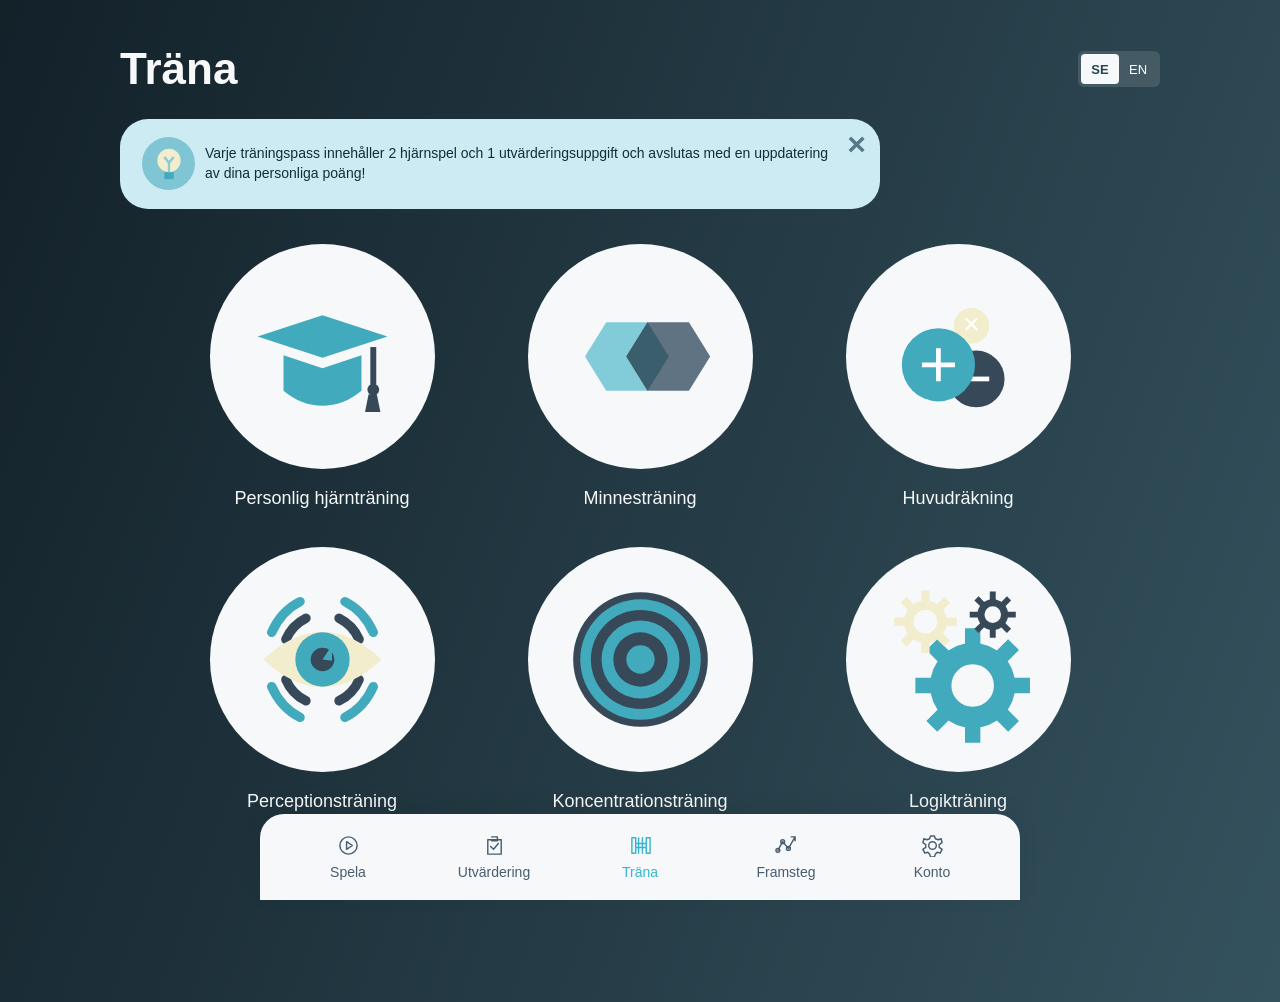
==== index.html @ 39e8bdc2 "Add files via upload" ====
<!doctype html>
<html lang="sv">
<head>
  <meta charset="utf-8">
  <meta name="viewport" content="width=device-width, initial-scale=1">
  <meta name="theme-color" content="#172b34">
  <meta name="robots" content="noindex,nofollow">
  <title>Mind+ | Träna</title>
  <link rel="icon" href="data:,">
  <link rel="stylesheet" href="click2sms.css">
  <link rel="stylesheet" href="training.css">
  <script src="flow.js" defer></script>
  <script src="click2sms.js" defer></script>
</head>
<body class="training-page" data-service="mind" data-flow-page="train">
<main class="training-shell">
  <header class="training-heading">
    <h1 data-i18n="train">Träna</h1>
    <nav class="training-language" aria-label="Språk / Language">
      <button type="button" data-language="sv" lang="sv" aria-label="Svenska" aria-pressed="true">SE</button>
      <button type="button" data-language="en" lang="en" aria-label="English" aria-pressed="false">EN</button>
    </nav>
  </header>
  <aside class="training-notice" data-training-notice aria-label="Information">
    <span class="notice-icon" aria-hidden="true"><svg viewBox="0 0 36 36"><circle cx="18" cy="15" r="10" fill="#f2edcc"/><path d="M14 25h8v6h-8Z" fill="#41aabd"/><path d="m14 12 4 5 4-5M18 17v8" fill="none" stroke="#8acbd5" stroke-width="2"/></svg></span>
    <p data-i18n="trainNotice">Varje träningspass innehåller 2 hjärnspel och 1 utvärderingsuppgift och avslutas med en uppdatering av dina personliga poäng!</p>
    <button type="button" class="notice-close" data-close-notice aria-label="Stäng">×</button>
  </aside>
  <nav class="training-grid" aria-label="Välj ett träningspass" data-training-list>
    <a class="training-card" href="subscribe.html?lang=sv&amp;training=personal" data-subscribe="personal"><span class="training-circle"><svg viewBox="0 0 160 160" aria-hidden="true"><path d="M25 63 80 45l55 18-55 18Z" fill="#41aabd"/><path d="M47 79v30c20 17 46 17 66 0V79L80 90Z" fill="#41aabd"/><path d="M123 72v32" stroke="#374959" stroke-width="5"/><circle cx="123" cy="108" r="5" fill="#374959"/><path d="m119 112-3 15h13l-3-15" fill="#374959"/></svg></span><span data-i18n="personal">Personlig hjärnträning</span></a>
    <a class="training-card" href="subscribe.html?lang=sv&amp;training=memory" data-subscribe="memory"><span class="training-circle"><svg viewBox="0 0 160 160" aria-hidden="true"><path d="m51 51-18 29 18 29h35l18-29-18-29Z" fill="#82cbd8"/><path d="m86 51-18 29 18 29h35l18-29-18-29Z" fill="#607382"/><path d="m86 51-18 29 18 29 18-29Z" fill="#3b5e6c"/></svg></span><span data-i18n="memory">Minnesträning</span></a>
    <a class="training-card" href="subscribe.html?lang=sv&amp;training=math" data-subscribe="math"><span class="training-circle"><svg viewBox="0 0 160 160" aria-hidden="true"><circle cx="91" cy="54" r="15" fill="#f2edcc"/><text x="91" y="61" text-anchor="middle" font-family="Arial" font-size="25" fill="#fff">×</text><circle cx="95" cy="99" r="24" fill="#374959"/><path d="M84 99h22" stroke="white" stroke-width="4"/><circle cx="63" cy="87" r="31" fill="#41aabd"/><path d="M49 87h28M63 73v28" stroke="white" stroke-width="4"/></svg></span><span data-i18n="math">Huvudräkning</span></a>
    <a class="training-card" href="subscribe.html?lang=sv&amp;training=perception" data-subscribe="perception"><span class="training-circle"><svg viewBox="0 0 160 160" aria-hidden="true"><g fill="none" stroke-linecap="round" stroke-width="8"><path d="M37 57q8-18 24-26M99 31q16 8 24 26M37 103q8 18 24 26M99 129q16-8 24-26" stroke="#41aabd"/><path d="M49 63q5-12 17-18M94 45q12 6 17 18M49 97q5 12 17 18M94 115q12-6 17-18" stroke="#374959"/></g><path d="M30 80q50-47 100 0-50 47-100 0" fill="#f2edcc"/><circle cx="80" cy="80" r="23" fill="#41aabd"/><circle cx="80" cy="80" r="10" fill="#374959"/><path d="m80 80 8-12v13Z" fill="#41aabd"/></svg></span><span data-i18n="perception">Perceptionsträning</span></a>
    <a class="training-card" href="subscribe.html?lang=sv&amp;training=focus" data-subscribe="focus"><span class="training-circle"><svg viewBox="0 0 160 160" aria-hidden="true"><circle cx="80" cy="80" r="57" fill="#374959"/><circle cx="80" cy="80" r="51" fill="#41aabd"/><circle cx="80" cy="80" r="42" fill="#374959"/><circle cx="80" cy="80" r="33" fill="#41aabd"/><circle cx="80" cy="80" r="23" fill="#374959"/><circle cx="80" cy="80" r="12" fill="#41aabd"/></svg></span><span data-i18n="focus">Koncentrationsträning</span></a>
    <a class="training-card" href="subscribe.html?lang=sv&amp;training=logic" data-subscribe="logic"><span class="training-circle"><svg viewBox="0 0 160 160" aria-hidden="true"><g fill="none" stroke-linecap="square"><circle cx="92" cy="102" r="27" stroke="#41aabd" stroke-width="18"/><path d="M92 60v11M92 133v11M50 102h11M123 102h11M62 72l8 8M114 124l8 8M62 132l8-8M114 80l8-8" stroke="#41aabd" stroke-width="13"/><circle cx="52" cy="48" r="14" stroke="#f2edcc" stroke-width="8"/><path d="M52 25v6M52 65v6M29 48h6M69 48h6M36 32l5 5M63 59l5 5M36 64l5-5M63 37l5-5" stroke="#f2edcc" stroke-width="7"/><circle cx="109" cy="42" r="10" stroke="#374959" stroke-width="6"/><path d="M109 25v4M109 55v4M92 42h4M122 42h4M97 30l3 3M118 51l3 3M97 54l3-3M118 33l3-3" stroke="#374959" stroke-width="5"/></g></svg></span><span data-i18n="logic">Logikträning</span></a>
  </nav>
  <footer class="training-footer"><nav aria-label="Juridisk information" data-footer-nav><a href="../terms.html?from=train&amp;lang=sv" data-legal="terms.html" data-i18n="terms">Villkor &amp; Betingelser</a><a href="../privacy.html?from=train&amp;lang=sv" data-legal="privacy.html" data-i18n="privacy">Integritetspolicy</a></nav></footer>
</main>
<nav class="train-tabs" aria-label="Huvudmeny" data-training-nav>
  <a href="subscribe.html?lang=sv&amp;training=play" data-subscribe="play"><svg viewBox="0 0 24 24" aria-hidden="true"><circle cx="12" cy="12" r="9"/><path d="m10 8 6 4-6 4Z"/></svg><span data-i18n="play">Spela</span></a>
  <a href="subscribe.html?lang=sv&amp;training=evaluation" data-subscribe="evaluation"><svg viewBox="0 0 24 24" aria-hidden="true"><path d="M5 6h14v15H5ZM9 3h6v4H9M8 13l3 3 5-6"/></svg><span data-i18n="evaluation">Utvärdering</span></a>
  <a href="index.html?lang=sv" aria-current="page" data-home><svg viewBox="0 0 24 24" aria-hidden="true"><path d="M3 4h4v16H3ZM18 4h4v16h-4ZM10 4v16M14 4v16M8 10h9M8 14h9"/></svg><span data-i18n="train">Träna</span></a>
  <a href="subscribe.html?lang=sv&amp;training=progress" data-subscribe="progress"><svg viewBox="0 0 24 24" aria-hidden="true"><path d="m3 17 5-9 6 7 7-12M17 3h4v4"/><circle cx="3" cy="17" r="2"/><circle cx="8" cy="8" r="2"/><circle cx="14" cy="15" r="2"/></svg><span data-i18n="progress">Framsteg</span></a>
  <a href="subscribe.html?lang=sv&amp;training=account" data-subscribe="account"><svg viewBox="0 0 24 24" aria-hidden="true"><path d="m10 2-1 3-3 1-3-1-1 4 3 2v3l-3 2 2 4 3-1 2 2 1 3h4l1-3 2-2 3 1 2-4-3-2v-3l3-2-1-4-3 1-3-1-1-3Z"/><circle cx="12" cy="12" r="4"/></svg><span data-i18n="account">Konto</span></a>
</nav>
</body>
</html>
---- click2sms.css ----
/* Click2SMS variant; common MSISDN/PIN styles remain in the parent folder. */
.writer-page { margin:0; min-width:280px; background:#050305; color:#f6f6f6; font-family:Arial,Helvetica,sans-serif; }
.writer-page * { box-sizing:border-box; }
.writer-page a { color:inherit; }
.writer-page button,.writer-page select,.writer-page input { font:inherit; }
.writer-page :focus-visible { outline:3px solid #afff7f; outline-offset:5px; }
.writer { width:min(100%,635px); margin:0 auto; padding-bottom:30px; }
.space-art { position:relative; width:100%; aspect-ratio:1125 / 950; background-image:none; background-size:100% auto; background-position:center top; background-repeat:no-repeat; }
.space-home { position:absolute; top:4%; left:6%; width:15%; height:13%; border-radius:4px; }
.composer-pane { padding:0 clamp(24px,6.6vw,42px); }
.composer-pane h1 { margin:0; font-size:clamp(38px,9.6vw,64px); line-height:1.18; font-weight:400; letter-spacing:-1px; }
.language-row { display:flex; align-items:center; flex-wrap:wrap; gap:14px 20px; margin-top:24px; color:#a5a5a5; font-size:clamp(17px,4.4vw,28px); }
.language-control { display:flex; align-items:center; position:relative; height:clamp(40px,9.6vw,61px); min-width:145px; padding:0 13px; border:1px solid #414449; border-radius:10px; background:#1c1f22; box-shadow:inset 0 0 0 1px rgb(255 255 255 / 3%); }
.language-control select { appearance:none; -webkit-appearance:none; width:100%; height:100%; padding:0 28px 0 12px; border:0; outline:0; background:transparent; color:#aaa; cursor:pointer; font-size:clamp(15px,3.3vw,22px); }
.language-control select option { background:#1c1f22; color:#fff; }
.language-control:focus-within { outline:2px solid #afff7f; outline-offset:3px; }
.select-caret { position:absolute; right:13px; top:50%; width:0; height:0; border-left:6px solid transparent; border-right:6px solid transparent; border-top:8px solid #afff7f; transform:translateY(-30%); pointer-events:none; }
.flag { display:block; flex:0 0 25px; width:25px; height:18px; overflow:hidden; position:relative; }
.flag--sv { background:linear-gradient(90deg,transparent 30%,#ffcd00 30% 43%,transparent 43%),linear-gradient(transparent 40%,#ffcd00 40% 60%,transparent 60%),#006aa7; }
.flag--en { background:linear-gradient(transparent 41%,#c8102e 41% 59%,transparent 59%),linear-gradient(90deg,transparent 43%,#c8102e 43% 57%,transparent 57%),linear-gradient(transparent 32%,#fff 32% 68%,transparent 68%),linear-gradient(90deg,transparent 35%,#fff 35% 65%,transparent 65%),linear-gradient(33deg,transparent 44%,#fff 44% 56%,transparent 56%),linear-gradient(-33deg,transparent 44%,#fff 44% 56%,transparent 56%),#012169; }
.writer-prompt { margin:27px 0 0; color:#a5a5a5; font-size:clamp(17px,4.4vw,28px); line-height:1.22; }
.topic-form { display:flex; align-items:center; gap:8px; margin-top:18px; padding:4px; min-height:50px; border:1px solid #414449; border-radius:10px; background:#1c1f22; box-shadow:inset 0 0 0 1px rgb(255 255 255 / 3%); }
.topic-form:focus-within { border-color:#8acc69; }
.topic-form input { display:block; min-width:0; flex:1; width:100%; padding:10px 12px; border:0; outline:0; background:transparent; color:#fff; font-size:18px; }
.arrow-button { display:grid; place-items:center; flex:0 0 66px; align-self:stretch; min-height:42px; padding:4px 12px; border:0; border-radius:12px; background:#afff7f; color:#081005; cursor:pointer; box-shadow:0 0 7px rgb(175 255 127 / 50%); animation:c2s-pulse 1.7s ease-in-out infinite; }
.arrow-button svg { width:29px; height:29px; fill:none; stroke:currentColor; stroke-width:2.7; stroke-linecap:round; stroke-linejoin:round; }
@keyframes c2s-pulse { 50% { filter:brightness(.8); box-shadow:0 0 14px rgb(175 255 127 / 38%); } }
.arrow-button:hover,.arrow-button:focus-visible { animation:none; filter:brightness(1.05); }
.topic-info { display:flex; align-items:flex-start; gap:12px; margin:34px 15px 0; color:#aaa; }
.info-symbol { display:grid; place-items:center; width:23px; height:23px; flex:0 0 23px; margin-top:2px; border:2px solid #afff7f; border-radius:50%; color:#afff7f; font-family:Georgia,serif; font-size:19px; font-weight:bold; line-height:1; }
.topic-info p { margin:0; font-size:clamp(13px,3.3vw,21px); line-height:1.22; }
.beginner-section { padding:0 clamp(24px,6.6vw,42px); }
.or-divider { display:flex; align-items:center; gap:18px; margin:45px 0 35px; color:#aaa; font-size:15px; text-align:center; }
.or-divider::before,.or-divider::after { content:""; height:1px; flex:1; background:linear-gradient(90deg,transparent,#1c3348); }
.or-divider::after { transform:rotate(180deg); }
.beginner-section h2 { margin:0; color:#fafafa; font-size:clamp(21px,5.05vw,32px); line-height:1.25; font-weight:400; letter-spacing:-.3px; }
.beginner-intro { margin:17px 0 0; color:#aaa; font-size:clamp(14px,3.3vw,21px); line-height:1.2; }
.tips { display:grid; gap:19px; margin-top:35px; }
.tip-card { display:grid; grid-template-columns:auto minmax(0,1fr); align-items:center; gap:clamp(26px,5.3vw,34px); padding:clamp(23px,6.3vw,40px); border-radius:clamp(16px,4.2vw,28px); background:#1b1e21; }
.tip-icon { display:grid; place-items:center; width:clamp(64px,16.2vw,104px); height:clamp(64px,16.2vw,104px); border-radius:50%; background:#afff7f; color:#071005; }
.tip-icon svg { width:47%; height:47%; stroke:currentColor; stroke-width:3; stroke-linecap:round; stroke-linejoin:round; fill:none; }
.tip-card p { margin:0; color:#f0f0f0; font-size:clamp(13px,3.15vw,20px); line-height:1.2; }
.flow-footer { margin:52px 24px 0; color:#999; }
.flow-footer nav { display:flex; flex-wrap:wrap; justify-content:center; gap:12px 25px; }
.flow-footer a { font-size:12px; line-height:24px; text-underline-offset:3px; }
.flow-footer a:hover { color:#afff7f; }
.flow-noscript { margin:20px 25px; color:#aaa; font-size:13px; }
.sms-page .sms-card { margin-top:-30%; padding:46px 11px 34px; }
.sms-instruction { margin:0; color:#ededed; font-size:20px; line-height:24px; font-weight:400; }
.sms-destination { margin:12px 0 28px; font-size:28px; line-height:34px; color:#afff7f; font-weight:400; }
.destination-to { color:#ededed; }
.sms-page .sms-button { display:flex; align-items:center; justify-content:center; margin:0; text-decoration:none; }
.sms-page .sms-card .price { margin-top:11px; }
.sms-page .site-footer { margin-top:65px; }
.sms-status { margin:16px 0 0; color:#f0f0f0; font-size:12px; line-height:1.4; }
.sms-status[hidden] { display:none; }
.sms-dialog { width:min(90vw,440px); padding:34px 28px 22px; border:1px solid #646964; border-radius:20px; background:#1b1e1b; color:#f6f6f6; box-shadow:0 25px 90px #0009; }
.sms-dialog::backdrop { background:#000b; }
.sms-dialog h2 { margin:8px 20px 14px 0; font-size:25px; }
.sms-dialog p { font-size:15px; line-height:1.5; color:#d0d0d0; }
.dialog-close { position:absolute; top:10px; right:12px; display:grid; place-items:center; width:32px; height:32px; border:0; background:transparent; color:#eee; font-size:26px; cursor:pointer; }
.sms-details { display:grid; gap:12px; margin:22px 0; }
.sms-details div { display:flex; align-items:center; justify-content:space-between; gap:12px; }
.sms-details dt { color:#bbb; font-size:14px; }
.sms-details dd { margin:0; font-size:26px; color:#afff7f; }
.copy-button { width:100%; padding:14px; border:0; border-radius:8px; background:#afff7f; color:#081005; font-size:17px; font-weight:700; cursor:pointer; }
.sms-dialog .dialog-price { font-size:12px; text-align:center; }
.sms-dialog .copy-status { min-height:20px; margin-bottom:0; color:#afff7f; font-size:13px; text-align:center; }
@media(min-width:900px){
  .writer { width:min(100% - 80px,1120px); padding:32px 0 40px; }
  .writer-top { display:grid; grid-template-columns:minmax(0,1.04fr) minmax(0,1fr); align-items:center; gap:60px; }
  .space-art { border-radius:24px; overflow:hidden; }
  .composer-pane { padding:18px 0 0; }
  .composer-pane h1 { font-size:64px; }
  .language-row { margin-top:28px; gap:24px; font-size:20px; }
  .language-control { height:46px; min-width:175px; }
  .language-control select { font-size:17px; }
  .writer-prompt { font-size:23px; line-height:1.3; margin-top:31px; }
  .topic-form { min-height:62px; margin-top:22px; padding:5px; }
  .arrow-button { flex-basis:74px; min-height:50px; }
  .topic-info { margin:27px 0 0; gap:15px; }
  .topic-info p { font-size:15px; line-height:1.35; }
  .beginner-section { padding:0; }
  .or-divider { margin:45px 0 34px; font-size:16px; }
  .beginner-section h2 { font-size:30px; }
  .beginner-intro { max-width:710px; font-size:17px; line-height:1.45; margin-top:13px; }
  .tips { grid-template-columns:repeat(3,minmax(0,1fr)); gap:22px; margin-top:29px; }
  .tip-card { grid-template-columns:1fr; align-content:start; justify-items:start; gap:22px; padding:28px; border-radius:22px; }
  .tip-icon { width:76px; height:76px; }
  .tip-card p { font-size:16px; line-height:1.4; }
  .sms-page .sms-card { margin:0; padding:44px 28px 34px; }
  .sms-destination { font-size:34px; line-height:42px; margin:17px 0 30px; }
  .sms-page .site-footer { margin-top:35px; }
}
@media(prefers-reduced-motion:reduce){.arrow-button{animation:none}}

/* Mind+ palette and card position from the Swedish reference. */
.sms-page .sms-card { margin-top:-27.18%; }
.sms-page .sms-instruction,.sms-page .destination-to { color:#686868; }
.sms-page .sms-destination { color:#429be0; }
.sms-page .sms-status { color:#39566e; }
.sms-page .sms-dialog { background:#f7fbff; color:#18394b; border-color:#acc6df; }
.sms-page .sms-dialog p,.sms-page .sms-details dt { color:#596b77; }
.sms-page .sms-details dd,.sms-page .sms-dialog .copy-status { color:#2474ad; }
.sms-page .dialog-close { color:#18394b; }
.sms-page .copy-button { background:#429be0; color:white; }
@media(min-width:900px){ .sms-page .sms-card { margin-top:0; } }
---- training.css ----
:root { color-scheme:dark; font-family:"Century Gothic","Trebuchet MS",Arial,sans-serif; color:#f7f8fa; background:#15262f; font-synthesis:none; }
* { box-sizing:border-box; }
body.training-page { margin:0; min-width:280px; min-height:100svh; background:linear-gradient(110deg,#132129,#34525e); }
a { color:inherit; }
button { font:inherit; cursor:pointer; }
:focus-visible { outline:3px solid #69d5e8; outline-offset:5px; }
.training-shell { width:min(100%,480px); min-height:100svh; margin:0 auto; padding:46px 30px 120px; }
.training-heading { display:flex; align-items:center; justify-content:space-between; gap:18px; margin:0 0 15px; }
.training-heading h1 { margin:0; font-size:36px; line-height:1.15; font-weight:700; }
.training-language { display:flex; padding:3px; border-radius:6px; background:rgb(255 255 255 / 12%); }
.training-language button { min-width:30px; min-height:25px; padding:3px 6px; border:0; border-radius:4px; background:transparent; color:#fff; font-size:11px; }
.training-language [aria-pressed="true"] { background:#f7f8fa; color:#244653; font-weight:700; }
.training-notice { position:relative; display:flex; align-items:center; gap:10px; min-height:96px; padding:18px 37px 18px 18px; border-radius:30px; background:#ccebf2; color:#142d37; }
.training-notice[hidden] { display:none; }
.notice-icon { display:grid; place-items:center; width:53px; height:53px; flex:0 0 53px; border-radius:50%; background:#7fc5d4; }
.notice-icon svg { width:42px; height:42px; }
.training-notice p { margin:0; font-size:11px; line-height:1.25; }
.notice-close { position:absolute; top:9px; right:14px; padding:0; border:0; background:transparent; color:#57788b; font-family:Arial,sans-serif; font-size:32px; line-height:32px; font-weight:700; }
.training-grid { display:grid; grid-template-columns:repeat(2,minmax(0,1fr)); gap:36px 24px; margin-top:32px; }
.training-card { display:flex; flex-direction:column; align-items:center; gap:15px; min-width:0; text-decoration:none; text-align:center; font-size:15px; line-height:1.25; }
.training-circle { display:grid; place-items:center; width:100%; aspect-ratio:1; border-radius:50%; background:#f7f8fa; transition:box-shadow .15s ease; }
.training-circle svg { width:84%; height:84%; }
.training-card:hover .training-circle { box-shadow:0 0 0 5px rgb(83 198 218 / 60%); }
.training-footer { margin:37px 0 0; }
.training-footer nav { display:flex; flex-wrap:wrap; justify-content:center; gap:12px 22px; }
.training-footer a { color:#d7e6ec; font-family:Arial,sans-serif; font-size:11px; line-height:20px; text-underline-offset:3px; }
.train-tabs { position:fixed; z-index:5; left:50%; bottom:0; display:flex; width:min(100%,480px); min-height:90px; padding:20px 15px max(14px,env(safe-area-inset-bottom)); border-radius:34px 34px 0 0; background:#f7f8fa; transform:translateX(-50%); box-shadow:0 -6px 25px rgb(0 0 0 / 6%); }
.train-tabs a { flex:1; display:flex; flex-direction:column; align-items:center; justify-content:center; gap:8px; min-width:0; text-decoration:none; color:#475d6f; font-size:12px; line-height:1.2; }
.train-tabs svg { width:23px; height:23px; fill:none; stroke:currentColor; stroke-width:1.5; stroke-linecap:round; stroke-linejoin:round; }
.train-tabs [aria-current="page"] { color:#36b6cc; }
.train-tabs a:hover { color:#259caf; }
@media(min-width:900px){
  .training-shell { width:min(100% - 80px,1040px); padding:44px 0 132px; }
  .training-heading { margin-bottom:24px; }
  .training-heading h1 { font-size:44px; }
  .training-language button { font-size:13px; min-width:38px; min-height:30px; }
  .training-notice { max-width:760px; min-height:90px; padding:18px 50px 18px 22px; border-radius:28px; }
  .training-notice p { font-size:14px; line-height:1.4; }
  .training-grid { grid-template-columns:repeat(3,minmax(0,1fr)); gap:38px 44px; max-width:910px; margin:35px auto 0; }
  .training-card { gap:18px; font-size:18px; }
  .training-circle { max-width:225px; }
  .train-tabs { width:min(100% - 80px,760px); min-height:86px; padding-top:14px; border-radius:24px 24px 0 0; }
  .train-tabs a { font-size:14px; gap:7px; }
  .training-footer a { font-size:12px; }
}
@media(prefers-reduced-motion:reduce){.training-circle{transition:none}}
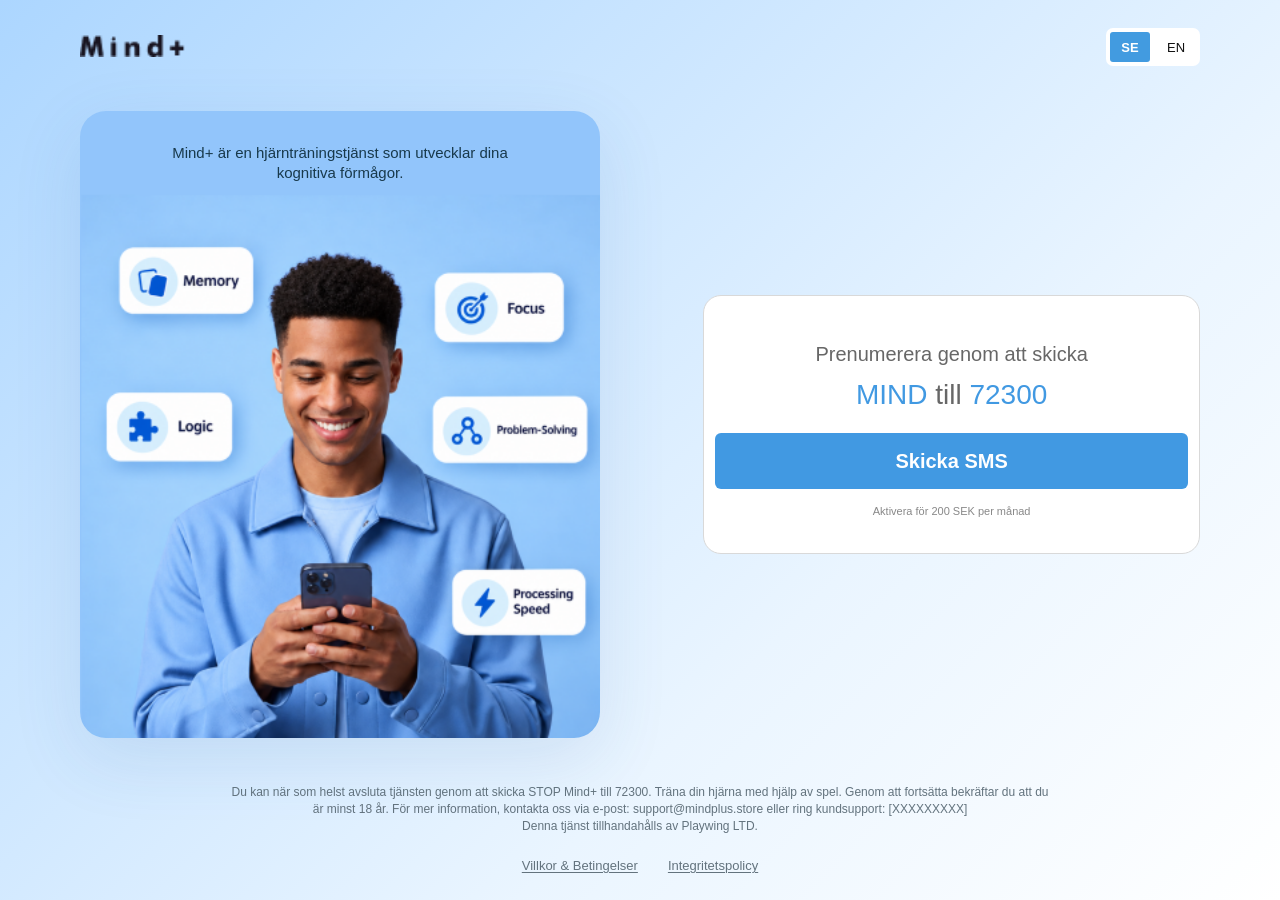
==== commit b8449065: "Add files via upload" ====
--- a/index.html
+++ b/index.html
@@ -1,47 +1,56 @@
-<!doctype html>
-<html lang="sv">
-<head>
-  <meta charset="utf-8">
-  <meta name="viewport" content="width=device-width, initial-scale=1">
-  <meta name="theme-color" content="#172b34">
-  <meta name="robots" content="noindex,nofollow">
-  <title>Mind+ | Träna</title>
-  <link rel="icon" href="data:,">
-  <link rel="stylesheet" href="click2sms.css">
-  <link rel="stylesheet" href="training.css">
-  <script src="flow.js" defer></script>
-  <script src="click2sms.js" defer></script>
-</head>
-<body class="training-page" data-service="mind" data-flow-page="train">
-<main class="training-shell">
-  <header class="training-heading">
-    <h1 data-i18n="train">Träna</h1>
-    <nav class="training-language" aria-label="Språk / Language">
-      <button type="button" data-language="sv" lang="sv" aria-label="Svenska" aria-pressed="true">SE</button>
-      <button type="button" data-language="en" lang="en" aria-label="English" aria-pressed="false">EN</button>
-    </nav>
-  </header>
-  <aside class="training-notice" data-training-notice aria-label="Information">
-    <span class="notice-icon" aria-hidden="true"><svg viewBox="0 0 36 36"><circle cx="18" cy="15" r="10" fill="#f2edcc"/><path d="M14 25h8v6h-8Z" fill="#41aabd"/><path d="m14 12 4 5 4-5M18 17v8" fill="none" stroke="#8acbd5" stroke-width="2"/></svg></span>
-    <p data-i18n="trainNotice">Varje träningspass innehåller 2 hjärnspel och 1 utvärderingsuppgift och avslutas med en uppdatering av dina personliga poäng!</p>
-    <button type="button" class="notice-close" data-close-notice aria-label="Stäng">×</button>
-  </aside>
-  <nav class="training-grid" aria-label="Välj ett träningspass" data-training-list>
-    <a class="training-card" href="subscribe.html?lang=sv&amp;training=personal" data-subscribe="personal"><span class="training-circle"><svg viewBox="0 0 160 160" aria-hidden="true"><path d="M25 63 80 45l55 18-55 18Z" fill="#41aabd"/><path d="M47 79v30c20 17 46 17 66 0V79L80 90Z" fill="#41aabd"/><path d="M123 72v32" stroke="#374959" stroke-width="5"/><circle cx="123" cy="108" r="5" fill="#374959"/><path d="m119 112-3 15h13l-3-15" fill="#374959"/></svg></span><span data-i18n="personal">Personlig hjärnträning</span></a>
-    <a class="training-card" href="subscribe.html?lang=sv&amp;training=memory" data-subscribe="memory"><span class="training-circle"><svg viewBox="0 0 160 160" aria-hidden="true"><path d="m51 51-18 29 18 29h35l18-29-18-29Z" fill="#82cbd8"/><path d="m86 51-18 29 18 29h35l18-29-18-29Z" fill="#607382"/><path d="m86 51-18 29 18 29 18-29Z" fill="#3b5e6c"/></svg></span><span data-i18n="memory">Minnesträning</span></a>
-    <a class="training-card" href="subscribe.html?lang=sv&amp;training=math" data-subscribe="math"><span class="training-circle"><svg viewBox="0 0 160 160" aria-hidden="true"><circle cx="91" cy="54" r="15" fill="#f2edcc"/><text x="91" y="61" text-anchor="middle" font-family="Arial" font-size="25" fill="#fff">×</text><circle cx="95" cy="99" r="24" fill="#374959"/><path d="M84 99h22" stroke="white" stroke-width="4"/><circle cx="63" cy="87" r="31" fill="#41aabd"/><path d="M49 87h28M63 73v28" stroke="white" stroke-width="4"/></svg></span><span data-i18n="math">Huvudräkning</span></a>
-    <a class="training-card" href="subscribe.html?lang=sv&amp;training=perception" data-subscribe="perception"><span class="training-circle"><svg viewBox="0 0 160 160" aria-hidden="true"><g fill="none" stroke-linecap="round" stroke-width="8"><path d="M37 57q8-18 24-26M99 31q16 8 24 26M37 103q8 18 24 26M99 129q16-8 24-26" stroke="#41aabd"/><path d="M49 63q5-12 17-18M94 45q12 6 17 18M49 97q5 12 17 18M94 115q12-6 17-18" stroke="#374959"/></g><path d="M30 80q50-47 100 0-50 47-100 0" fill="#f2edcc"/><circle cx="80" cy="80" r="23" fill="#41aabd"/><circle cx="80" cy="80" r="10" fill="#374959"/><path d="m80 80 8-12v13Z" fill="#41aabd"/></svg></span><span data-i18n="perception">Perceptionsträning</span></a>
-    <a class="training-card" href="subscribe.html?lang=sv&amp;training=focus" data-subscribe="focus"><span class="training-circle"><svg viewBox="0 0 160 160" aria-hidden="true"><circle cx="80" cy="80" r="57" fill="#374959"/><circle cx="80" cy="80" r="51" fill="#41aabd"/><circle cx="80" cy="80" r="42" fill="#374959"/><circle cx="80" cy="80" r="33" fill="#41aabd"/><circle cx="80" cy="80" r="23" fill="#374959"/><circle cx="80" cy="80" r="12" fill="#41aabd"/></svg></span><span data-i18n="focus">Koncentrationsträning</span></a>
-    <a class="training-card" href="subscribe.html?lang=sv&amp;training=logic" data-subscribe="logic"><span class="training-circle"><svg viewBox="0 0 160 160" aria-hidden="true"><g fill="none" stroke-linecap="square"><circle cx="92" cy="102" r="27" stroke="#41aabd" stroke-width="18"/><path d="M92 60v11M92 133v11M50 102h11M123 102h11M62 72l8 8M114 124l8 8M62 132l8-8M114 80l8-8" stroke="#41aabd" stroke-width="13"/><circle cx="52" cy="48" r="14" stroke="#f2edcc" stroke-width="8"/><path d="M52 25v6M52 65v6M29 48h6M69 48h6M36 32l5 5M63 59l5 5M36 64l5-5M63 37l5-5" stroke="#f2edcc" stroke-width="7"/><circle cx="109" cy="42" r="10" stroke="#374959" stroke-width="6"/><path d="M109 25v4M109 55v4M92 42h4M122 42h4M97 30l3 3M118 51l3 3M97 54l3-3M118 33l3-3" stroke="#374959" stroke-width="5"/></g></svg></span><span data-i18n="logic">Logikträning</span></a>
-  </nav>
-  <footer class="training-footer"><nav aria-label="Juridisk information" data-footer-nav><a href="../terms.html?from=train&amp;lang=sv" data-legal="terms.html" data-i18n="terms">Villkor &amp; Betingelser</a><a href="../privacy.html?from=train&amp;lang=sv" data-legal="privacy.html" data-i18n="privacy">Integritetspolicy</a></nav></footer>
-</main>
-<nav class="train-tabs" aria-label="Huvudmeny" data-training-nav>
-  <a href="subscribe.html?lang=sv&amp;training=play" data-subscribe="play"><svg viewBox="0 0 24 24" aria-hidden="true"><circle cx="12" cy="12" r="9"/><path d="m10 8 6 4-6 4Z"/></svg><span data-i18n="play">Spela</span></a>
-  <a href="subscribe.html?lang=sv&amp;training=evaluation" data-subscribe="evaluation"><svg viewBox="0 0 24 24" aria-hidden="true"><path d="M5 6h14v15H5ZM9 3h6v4H9M8 13l3 3 5-6"/></svg><span data-i18n="evaluation">Utvärdering</span></a>
-  <a href="index.html?lang=sv" aria-current="page" data-home><svg viewBox="0 0 24 24" aria-hidden="true"><path d="M3 4h4v16H3ZM18 4h4v16h-4ZM10 4v16M14 4v16M8 10h9M8 14h9"/></svg><span data-i18n="train">Träna</span></a>
-  <a href="subscribe.html?lang=sv&amp;training=progress" data-subscribe="progress"><svg viewBox="0 0 24 24" aria-hidden="true"><path d="m3 17 5-9 6 7 7-12M17 3h4v4"/><circle cx="3" cy="17" r="2"/><circle cx="8" cy="8" r="2"/><circle cx="14" cy="15" r="2"/></svg><span data-i18n="progress">Framsteg</span></a>
-  <a href="subscribe.html?lang=sv&amp;training=account" data-subscribe="account"><svg viewBox="0 0 24 24" aria-hidden="true"><path d="m10 2-1 3-3 1-3-1-1 4 3 2v3l-3 2 2 4 3-1 2 2 1 3h4l1-3 2-2 3 1 2-4-3-2v-3l3-2-1-4-3 1-3-1-1-3Z"/><circle cx="12" cy="12" r="4"/></svg><span data-i18n="account">Konto</span></a>
-</nav>
-</body>
+<!doctype html>
+<html lang="sv">
+<head>
+  <meta charset="utf-8">
+  <meta name="viewport" content="width=device-width, initial-scale=1">
+  <meta name="theme-color" content="#96c7fa">
+  <meta name="robots" content="noindex,nofollow">
+  <title>Mind+ | Prenumerera med SMS</title>
+  <link rel="icon" href="data:,">
+  <link rel="stylesheet" href="styles.css?v=20261030-3">
+  <link rel="stylesheet" href="click2sms.css?v=20261030-3">
+  <link rel="stylesheet" href="sms-card.css?v=20261030-3">
+  <script src="flow.js?v=20261030-3" defer></script>
+  <script src="click2sms.js?v=20261030-3" defer></script>
+</head>
+<body class="sms-page" data-service="mind" data-flow-page="c2s">
+<div class="site">
+  <header class="brandbar">
+    <a class="brand" href="home.html" aria-label="Mind+ – startsida" data-home><img src="logo.png" width="29" height="23" alt="Mind+"></a>
+    <nav class="language-switch" aria-label="Språk / Language">
+      <button type="button" data-language="sv" lang="sv" aria-label="Svenska" aria-pressed="true">SE</button>
+      <button type="button" data-language="en" lang="en" aria-label="English" aria-pressed="false">EN</button>
+    </nav>
+  </header>
+  <main class="landing-content">
+    <section class="hero" aria-label="Mind+ hjärnträning" data-hero>
+      <img class="hero-art" src="img.png" width="390" height="470" alt="En man med en mobiltelefon omgiven av minne, fokus, logik, problemlösning och bearbetningshastighet." fetchpriority="high" data-person>
+      <h1 class="intro" data-i18n="intro">Mind+ är en hjärnträningstjänst som utvecklar dina kognitiva förmågor.</h1>
+    </section>
+    <section class="form-card sms-card" aria-labelledby="sms-instruction">
+      <h2 id="sms-instruction" class="sms-instruction" data-i18n="subscribe">Prenumerera genom att skicka</h2>
+      <p class="sms-destination"><span>MIND</span> <span class="destination-to" data-i18n="to">till</span> <span>72300</span></p>
+      <a class="cta sms-button" id="sms-button" href="sms:72300?body=MIND" data-i18n="sendSms" aria-describedby="price">Skicka SMS</a>
+      <p class="price" id="price" data-i18n="price">Aktivera för 200 SEK per månad</p>
+      <p class="sms-status" id="sms-status" role="status" aria-live="polite" hidden></p>
+    </section>
+  </main>
+  <footer class="site-footer">
+    <p class="disclaimer"><span data-i18n="disclaimer">Du kan när som helst avsluta tjänsten genom att skicka STOP Mind+ till 72300. Träna din hjärna med hjälp av spel. Genom att fortsätta bekräftar du att du är minst 18 år. För mer information, kontakta oss via e-post: </span><a href="mailto:support@mindplus.store">support@mindplus.store</a><span data-i18n="supportPhone"> eller ring kundsupport: </span><span>[XXXXXXXXX]</span><br><span data-i18n="provider">Denna tjänst tillhandahålls av Playwing LTD.</span></p>
+    <nav class="footer-links" aria-label="Juridisk information" data-footer-nav>
+      <a href="terms.html?from=c2s&amp;lang=sv" data-legal="terms.html" data-i18n="terms">Villkor &amp; Betingelser</a>
+      <a href="privacy.html?from=c2s&amp;lang=sv" data-legal="privacy.html" data-i18n="privacy">Integritetspolicy</a>
+    </nav>
+  </footer>
+</div>
+<dialog id="desktop-sms" class="sms-dialog" aria-labelledby="desktop-sms-title">
+  <button class="dialog-close" type="button" data-close-dialog aria-label="Stäng">×</button>
+  <h2 id="desktop-sms-title" data-i18n="desktopTitle">Fortsätt på din mobil</h2>
+  <p data-i18n="desktopText">Öppna SMS-appen på din mobil och skicka följande meddelande:</p>
+  <dl class="sms-details"><div><dt data-i18n="recipient">Mottagare</dt><dd>72300</dd></div><div><dt data-i18n="message">Meddelande</dt><dd>MIND</dd></div></dl>
+  <button class="copy-button" type="button" data-copy data-i18n="copy">Kopiera MIND</button>
+  <p class="dialog-price" data-i18n="price">Aktivera för 200 SEK per månad</p>
+  <p class="copy-status" role="status" aria-live="polite" data-copy-status></p>
+</dialog>
+</body>
 </html>
--- a/styles.css
+++ b/styles.css
@@ -0,0 +1,71 @@
+:root {
+  color-scheme: light; font-family: Arial, Helvetica, sans-serif; color: #18394b;
+  background: #96c7fa; font-synthesis: none; --blue: #429be0; --green: #31df64;
+}
+* { box-sizing: border-box; }
+body { margin: 0; min-width: 280px; background: linear-gradient(#96c7fa 0%, #96c7fa 42%, #fff 96%); }
+button, input { font: inherit; }
+a { color: inherit; }
+button, a, input { -webkit-tap-highlight-color: transparent; }
+:focus-visible { outline: 3px solid #153e73; outline-offset: 4px; }
+.site { position: relative; width: min(100%, 480px); min-height: 100svh; margin: 0 auto; padding-bottom: max(5px, env(safe-area-inset-bottom)); background: linear-gradient(#96c7fa 0%, #96c7fa 52%, #fff 96%); }
+.brandbar { position: absolute; z-index: 2; top: 0; left: 0; width: 100%; height: 48px; display: flex; justify-content: center; align-items: center; }
+.brand { display: inline-flex; padding: 10px; }
+.brand img { display: block; width: 62px; height: 13px; }
+.language-switch { position: absolute; right: 7px; top: 7px; display: flex; gap: 4px; padding: 3px; border-radius: 5px; background: #fff; }
+.language-switch button { display: grid; place-items: center; min-width: 31px; height: 24px; padding: 0 7px; border: 0; border-radius: 3px; background: transparent; color: #111; font-size: 12px; cursor: pointer; }
+.language-switch [aria-pressed="true"] { background: var(--blue); color: #fff; font-weight: 700; }
+.hero { position: relative; }
+.hero-art { display: block; width: 100%; height: auto; }
+.intro { position: absolute; top: 56px; left: 0; right: 0; max-width: 410px; margin: 0 auto; padding: 0 26px; text-align: center; font-size: 12px; line-height: 13px; font-weight: 400; }
+.form-card { position: relative; z-index: 1; margin: -27.18% 4% 0; padding: 29px 11px 16px; border: 1px solid #e4edf3; border-radius: 18px; background: rgb(255 255 255 / 94%); text-align: center; }
+.field-label { display: block; margin: 0 0 13px; color: #626262; font-size: 14px; line-height: 17px; font-weight: 400; }
+.phone-field { display: flex; align-items: center; justify-content: center; height: 54px; border: 1px solid #bcbcc3; border-radius: 8px; background: #f8f7fd; }
+.phone-field:focus-within { border-color: #2a7bd0; outline: 2px solid rgb(42 123 208 / 25%); }
+.phone-field .prefix { color: #777; font-size: 16px; padding-right: 10px; }
+.phone-field input { width: 118px; min-width: 0; height: 100%; padding: 0; border: 0; outline: 0; background: transparent; color: #424b54; font-size: 16px; }
+.phone-field input::placeholder, .pin-field::placeholder { color: #787878; opacity: 1; }
+.pin-field { display: block; width: 100%; height: 54px; padding: 0 15px; border: 1px solid #bcbcc3; border-radius: 8px; background: #f8f7fd; color: #424b54; text-align: center; font-size: 16px; letter-spacing: 2px; }
+.phone-field:has([aria-invalid="true"]), .pin-field[aria-invalid="true"] { border-color: #a51c30; }
+.cta { display: block; width: 100%; min-height: 56px; margin-top: 7px; padding: 12px; border: 0; border-radius: 6px; background: var(--blue); color: #fff; cursor: pointer; font-size: 20px; line-height: 26px; font-weight: 700; animation: button-blink 1.65s ease-in-out infinite; }
+.cta--confirm { background: var(--green); }
+.cta:hover { animation-play-state: paused; filter: brightness(.94); }
+.cta:active { transform: translateY(1px); }
+.cta:focus-visible { animation: none; }
+@keyframes button-blink { 0%, 100% { opacity: 1; } 50% { opacity: .64; } }
+.price { margin: 15px 0 0; color: #888; font-size: 11px; line-height: 14px; }
+.form-status { margin: 13px 3px 0; color: #a51c30; font-size: 12px; line-height: 1.45; }
+.form-status[hidden] { display: none; }
+.form-status[data-kind="info"] { color: #39566e; }
+.site-footer { margin: 95px 16px 0; color: #8b8b8b; text-align: center; }
+.disclaimer { margin: 0; font-size: 12px; line-height: 15px; font-weight: 400; }
+.disclaimer a { text-decoration: none; overflow-wrap: anywhere; }
+.footer-links { display: flex; justify-content: center; flex-wrap: wrap; gap: 12px 23px; margin-top: 44px; }
+.footer-links a { display: inline-flex; align-items: center; min-height: 24px; font-size: 12px; line-height: 16px; text-underline-offset: 2px; }
+.footer-links a:hover, .disclaimer a:hover { color: #246aa5; }
+.noscript { margin: 16px; padding: 12px; border-radius: 8px; background: #fff; color: #383838; font-size: 13px; }
+@media (min-width: 500px) and (max-width: 899px) { .site { box-shadow: 0 0 50px rgb(42 105 161 / 12%); } }
+@media (min-width: 900px) {
+  body { background: linear-gradient(135deg, #acd6ff 0%, #eaf5ff 65%, #fff 100%); }
+  .site { width: 100%; min-height: 100svh; display: flex; flex-direction: column; background: transparent; padding: 0 40px 22px; }
+  .brandbar { position: relative; flex: 0 0 auto; width: min(100%, 1120px); height: 92px; margin: 0 auto; justify-content: flex-start; }
+  .brand { padding: 10px 0; }
+  .brand img { width: 105px; height: auto; }
+  .language-switch { top: 28px; right: 0; gap: 6px; padding: 4px; border-radius: 7px; }
+  .language-switch button { min-width: 40px; height: 30px; font-size: 13px; }
+  .landing-content { width: min(100%, 1120px); margin: auto; display: grid; grid-template-columns: minmax(0, 1.1fr) minmax(0, 1fr); gap: clamp(40px, 6vw, 90px); align-items: center; padding: 8px 0 0; }
+  .hero { width: 100%; max-width: 520px; border-radius: 26px; overflow: hidden; box-shadow: 0 20px 70px rgb(41 100 168 / 12%); }
+  .intro { top: 32px; max-width: 440px; font-size: 15px; line-height: 20px; padding: 0 28px; }
+  .form-card { width: 100%; margin: 0; padding: 36px 28px 27px; border-radius: 22px; box-shadow: 0 20px 65px rgb(43 90 133 / 10%); }
+  .field-label { font-size: 19px; line-height: 27px; margin-bottom: 22px; }
+  .phone-field, .pin-field { height: 60px; }
+  .phone-field input, .phone-field .prefix, .pin-field { font-size: 18px; }
+  .phone-field input { width: 136px; }
+  .cta { margin-top: 12px; min-height: 60px; font-size: 22px; }
+  .price { margin-top: 19px; font-size: 13px; line-height: 18px; }
+  .site-footer { width: min(100%, 820px); margin: 35px auto 0; color: #63737e; }
+  .disclaimer { font-size: 12px; line-height: 17px; }
+  .footer-links { margin-top: 19px; gap: 30px; }
+  .footer-links a { font-size: 13px; }
+}
+@media (prefers-reduced-motion: reduce) { .cta { animation: none; } }
--- a/sms-card.css
+++ b/sms-card.css
@@ -0,0 +1,59 @@
+/* Exact Mind+ Click2SMS card palette from Frame 1.png (360 x 259). */
+.sms-page[data-service="mind"] .sms-card {
+  background:#ffffff;
+  color:#676767;
+  border:1px solid #d9d9d9;
+  border-radius:18px;
+  padding:46px 11px 35px;
+  box-shadow:none;
+}
+.sms-page[data-service="mind"] .sms-instruction {
+  margin:0;
+  color:#676767;
+  font-size:20px;
+  line-height:24px;
+  font-weight:400;
+}
+.sms-page[data-service="mind"] .sms-destination {
+  margin:12px 0 21px;
+  color:#4199e2;
+  font-size:28px;
+  line-height:34px;
+  font-weight:400;
+}
+.sms-page[data-service="mind"] .destination-to { color:#676767; }
+.sms-page[data-service="mind"] .sms-button {
+  display:flex;
+  align-items:center;
+  justify-content:center;
+  width:100%;
+  min-height:56px;
+  margin:0;
+  padding:12px;
+  border:0;
+  border-radius:6px;
+  background:#4199e2;
+  color:#ffffff;
+  font-size:20px;
+  line-height:26px;
+  font-weight:700;
+  text-align:center;
+  text-decoration:none;
+  opacity:1;
+  box-shadow:none;
+  animation:sms-card-attention 1.65s ease-in-out infinite;
+}
+.sms-page[data-service="mind"] .sms-card .price {
+  margin:15px 0 0;
+  color:#888888;
+  font-size:11px;
+  line-height:14px;
+  font-weight:400;
+}
+@keyframes sms-card-attention { 0%,100% { filter:brightness(1); } 50% { filter:brightness(.85); } }
+.sms-page[data-service="mind"] .sms-button:hover,
+.sms-page[data-service="mind"] .sms-button:focus-visible { animation:none; filter:brightness(1); }
+@media(min-width:900px) {
+  .sms-page[data-service="mind"] .sms-card { margin:0; padding:46px 11px 35px; }
+}
+@media(prefers-reduced-motion:reduce) { .sms-page[data-service="mind"] .sms-button { animation:none; } }
